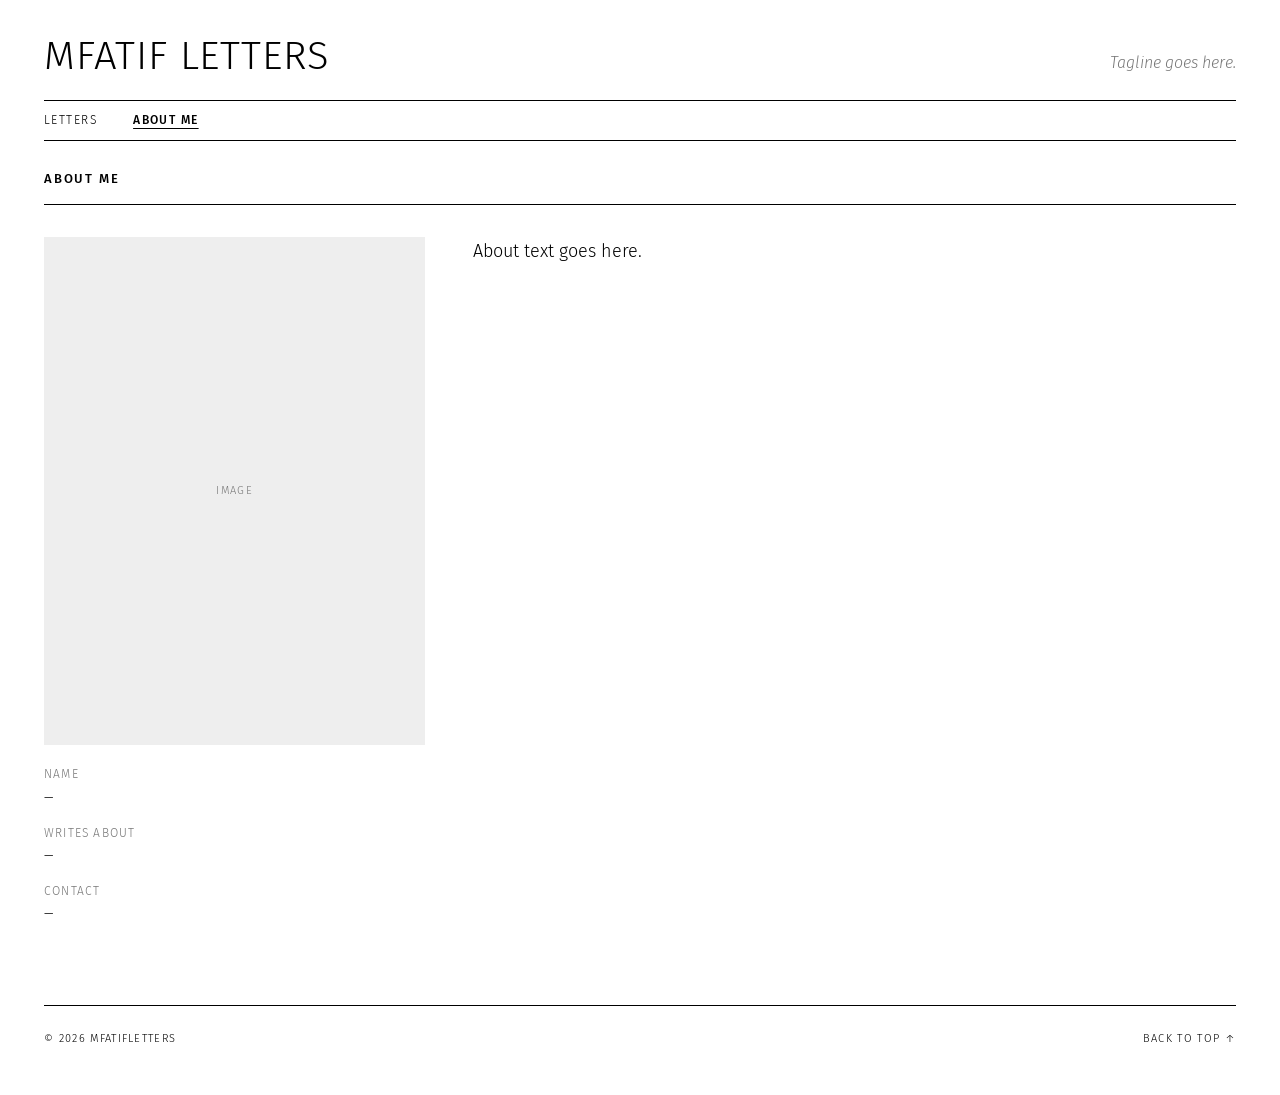
==== about.html @ 48c5155a "Version asset links so browsers fetch fresh CSS/JS after each update GitHub Pages lets browsers cach" ====
<!doctype html>
<html lang="en">
<head>
  <meta charset="utf-8">
  <meta name="viewport" content="width=device-width, initial-scale=1">
  <title>About me — mfatifletters</title>
  <link rel="preconnect" href="https://fonts.googleapis.com">
  <link rel="preconnect" href="https://fonts.gstatic.com" crossorigin>
  <link href="https://fonts.googleapis.com/css2?family=Fira+Sans:ital,wght@0,300;0,400;0,500;1,300&display=swap" rel="stylesheet">
  <link rel="stylesheet" href="assets/style.css?v=202610271612">
</head>
<body id="top">
  <div class="wrap">
    <header class="site-header">
      <div class="brand">
        <a class="logo" href="index.html">mfatif letters</a>
        <p class="tagline">Tagline goes here.</p>
      </div>
      <nav class="nav">
        <a href="index.html">Letters</a>
        <a href="about.html" class="active">About me</a>
      </nav>
    </header>
    <main>
      <div class="section-title"><h1>About me</h1></div>
      <section class="about">
        <aside>
          <div class="thumb"></div>
          <dl>
            <dt>Name</dt><dd>&mdash;</dd>
            <dt>Writes about</dt><dd>&mdash;</dd>
            <dt>Contact</dt><dd>&mdash;</dd>
          </dl>
        </aside>
        <div class="prose">
          <p>About text goes here.</p>
        </div>
      </section>
    </main>
    <footer class="site-footer">
      <span>&copy; 2026 mfatifletters</span>
      <a href="#top">Back to top &uarr;</a>
    </footer>
  </div>
</body>
</html>
---- assets/style.css ----
/* mfatifletters — black & white, after the Socks Studio visual atlas layout */
:root {
  --ink: #000;
  --paper: #fff;
  --grey: #777;
  --empty: #eee;
  --rule: #000;
  --gutter: 24px;
  --sans: "Fira Sans", "Helvetica Neue", Helvetica, Arial, sans-serif;
  --serif: var(--sans);
}

* { box-sizing: border-box; }

html { scroll-behavior: smooth; }
html, body {
  margin: 0;
  background: var(--paper);
  color: var(--ink);
  font-family: var(--sans);
  font-size: 16px;
  font-weight: 300;
  line-height: 1.6;
}

a { color: inherit; text-decoration: none; }
a:hover { text-decoration: underline; }

.wrap { max-width: 1240px; margin: 0 auto; padding: 0 var(--gutter); }

/* Header */
.site-header { border-bottom: 1px solid var(--rule); padding: 36px 0 0; }
.brand {
  display: flex; justify-content: space-between; align-items: flex-end;
  flex-wrap: wrap; gap: 12px; padding-bottom: 24px;
}
.logo {
  font-size: clamp(28px, 4vw, 40px);
  font-weight: 300; letter-spacing: .02em; line-height: 1;
  text-transform: uppercase;
}
.logo:hover { text-decoration: none; }
.tagline { font-style: italic; color: var(--grey); max-width: 320px; margin: 0; }

.nav { border-top: 1px solid var(--rule); display: flex; flex-wrap: wrap; }
.nav a {
  padding: 10px 0; margin-right: 36px;
  font-size: 12px; letter-spacing: .12em; text-transform: uppercase;
}
.nav a.active { font-weight: 500; text-decoration: underline; text-underline-offset: 4px; }

/* Section title bar */
.section-title {
  display: flex; justify-content: space-between; align-items: baseline;
  flex-wrap: wrap; gap: 4px 12px;
  padding: 28px 0 14px; border-bottom: 1px solid var(--rule); margin-bottom: 32px;
}
.section-title h1, .section-title h2 { margin: 0; font-size: 13px; letter-spacing: .14em; text-transform: uppercase; font-weight: 500; }
.section-title span { font-size: 12px; color: var(--grey); text-transform: uppercase; letter-spacing: .1em; }

/* Image box. Empty boxes show a grey "Image" placeholder;
   put an <img> inside to show a picture (shown in black & white). */
.thumb {
  display: block; position: relative; overflow: hidden;
  aspect-ratio: 4 / 3; background: var(--empty); margin-bottom: 12px;
}
.thumb:empty::after {
  content: "Image"; position: absolute; inset: 0;
  display: flex; align-items: center; justify-content: center;
  font-size: 11px; letter-spacing: .12em; text-transform: uppercase; color: var(--grey);
}
.thumb img { width: 100%; height: 100%; object-fit: cover; display: block; filter: grayscale(1) contrast(1.1); }

/* Letter cards */
.grid {
  display: grid;
  grid-template-columns: repeat(auto-fill, minmax(min(260px, 100%), 1fr));
  gap: 48px var(--gutter);
  margin-bottom: 64px;
}
.meta { font-size: 11px; letter-spacing: .12em; text-transform: uppercase; color: var(--grey); margin-bottom: 6px; }
.card h2 { font-size: 19px; line-height: 1.25; margin: 0 0 8px; font-weight: 400; }
.card p { margin: 0; }
.more { display: inline-block; margin-top: 10px; font-size: 11px; letter-spacing: .12em; text-transform: uppercase; border-bottom: 1px solid var(--ink); }
.more:hover { text-decoration: none; }

/* Featured letter (top of the Letters page) */
.feature {
  display: grid; grid-template-columns: minmax(0,3fr) minmax(0,2fr); align-items: start;
  gap: var(--gutter); margin-bottom: 64px; border-bottom: 1px solid var(--rule); padding-bottom: 48px;
}
.feature .thumb { aspect-ratio: 16 / 10; margin: 0; }
.feature h2 { font-size: clamp(26px, 4vw, 40px); line-height: 1.15; font-weight: 300; margin: 0 0 16px; }
.feature p { font-size: 17px; margin: 0; }

/* About page */
.about { display: grid; grid-template-columns: minmax(0,1fr) minmax(0,2fr); align-items: start; gap: 48px; margin-bottom: 80px; }
.about aside { font-size: 12px; letter-spacing: .1em; text-transform: uppercase; }
.about .thumb { aspect-ratio: 3 / 4; margin-bottom: 20px; }
.about dl { margin: 0; }
.about dt { color: var(--grey); margin-top: 16px; }
.about dd { margin: 4px 0 0; }

/* Long text (About body and letter pages) */
.prose { font-size: 18px; line-height: 1.65; }
.prose > :first-child { margin-top: 0; }
.prose h2 {
  font-family: var(--sans); font-size: 13px; letter-spacing: .14em; text-transform: uppercase;
  margin: 40px 0 12px; padding-top: 12px; border-top: 1px solid var(--rule);
}
.prose ul { padding-left: 1.1em; }
.prose li { margin-bottom: 12px; }
.prose blockquote { margin: 32px 0; padding: 0 0 0 20px; border-left: 3px solid var(--ink); font-style: italic; }

/* Single letter page */
.letter { max-width: 760px; margin: 0 auto 80px; }
.letter > .thumb { aspect-ratio: 16 / 9; margin-bottom: 28px; }
.letter h1 { font-size: clamp(30px, 5vw, 48px); line-height: 1.12; font-weight: 300; margin: 8px 0 24px; }
.back { display: inline-block; margin-bottom: 24px; font-size: 11px; letter-spacing: .12em; text-transform: uppercase; }
.source { font-family: var(--sans); font-size: 12px; letter-spacing: .1em; text-transform: uppercase; margin-top: 40px; }
.source a { border-bottom: 1px solid var(--ink); }

/* Footer */
.site-footer {
  border-top: 1px solid var(--rule); padding: 24px 0 48px;
  font-size: 11px; letter-spacing: .12em; text-transform: uppercase;
  display: flex; justify-content: space-between; flex-wrap: wrap; gap: 12px;
}

/* Full-screen tile visual (Letters page) — the only place with colour */
.hero {
  position: relative; min-height: 100vh; min-height: 100svh; overflow: hidden;
  background: linear-gradient(120deg, #0c34a0, #08708c, #0eaa6e);
  color: #fff; display: flex; flex-direction: column; cursor: pointer;
}
.hero canvas { position: absolute; inset: 0; width: 100%; height: 100%; display: block; }
.hero > :not(canvas) { position: relative; }
.hero a { color: #fff; }
.hero-bar {
  display: flex; justify-content: space-between; align-items: baseline; flex-wrap: wrap; gap: 8px 24px;
  padding: 20px var(--gutter);
}
.hero-name { font-size: clamp(26px, 3vw, 38px); font-weight: 300; text-transform: uppercase; letter-spacing: .02em; }
.hero-name:hover { text-decoration: none; }
.hero-nav a { margin-left: 28px; font-size: 13px; letter-spacing: .12em; text-transform: uppercase; }
.hero-nav a:first-child { margin-left: 0; }
.hero-nav a.active { text-decoration: underline; text-underline-offset: 4px; }
.hero-text {
  max-width: 720px; margin: auto 0; padding: 40px var(--gutter) 40px max(var(--gutter), 6vw);
  text-shadow: 0 1px 12px rgba(0, 0, 0, .15); cursor: auto;
}
.hero-text h1 { font-size: clamp(28px, 3.4vw, 42px); font-weight: 400; line-height: 1.2; margin: 0 0 36px; }
.hero-text p { font-size: 18px; margin: 0 0 24px; max-width: 560px; }
.hero-down {
  align-self: flex-start; margin: 0 0 32px max(var(--gutter), 6vw);
  font-size: 26px; line-height: 1;
}
.hero-down:hover { text-decoration: none; transform: translateY(3px); }

@media (max-width: 760px) {
  :root { --gutter: 16px; }
  .feature, .about { grid-template-columns: minmax(0,1fr); }
}
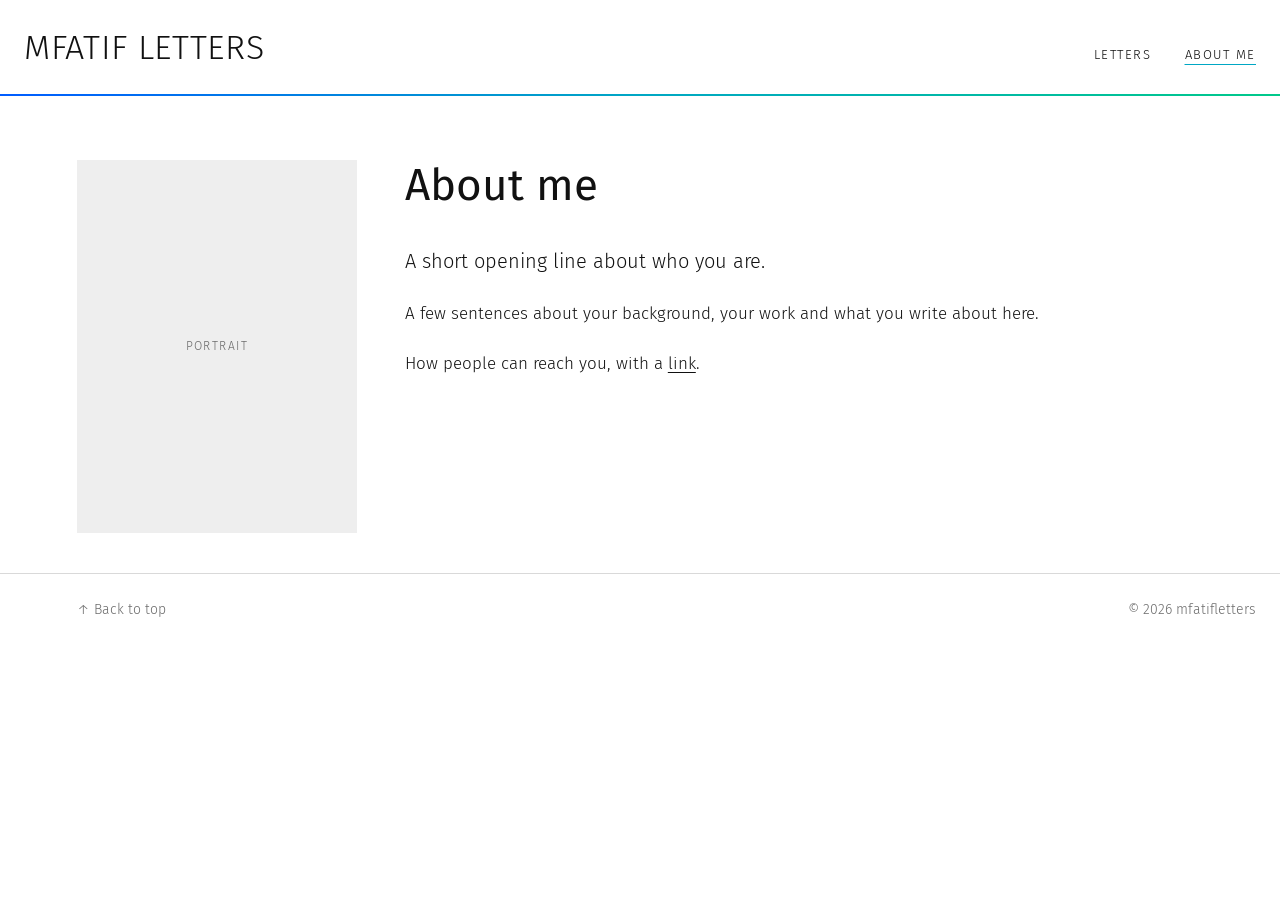
==== commit 28e74f88: "Finer, more vibrant tile hero; text-only Letters list; plain project and About pages - Hero: 9px til" ====
--- a/about.html
+++ b/about.html
@@ -7,40 +7,30 @@
   <link rel="preconnect" href="https://fonts.googleapis.com">
   <link rel="preconnect" href="https://fonts.gstatic.com" crossorigin>
   <link href="https://fonts.googleapis.com/css2?family=Fira+Sans:ital,wght@0,300;0,400;0,500;1,300&display=swap" rel="stylesheet">
-  <link rel="stylesheet" href="assets/style.css?v=202610271612">
+  <link rel="stylesheet" href="assets/style.css?v=202610271624">
 </head>
 <body id="top">
-  <div class="wrap">
-    <header class="site-header">
-      <div class="brand">
-        <a class="logo" href="index.html">mfatif letters</a>
-        <p class="tagline">Tagline goes here.</p>
-      </div>
-      <nav class="nav">
-        <a href="index.html">Letters</a>
-        <a href="about.html" class="active">About me</a>
-      </nav>
-    </header>
-    <main>
-      <div class="section-title"><h1>About me</h1></div>
-      <section class="about">
-        <aside>
-          <div class="thumb"></div>
-          <dl>
-            <dt>Name</dt><dd>&mdash;</dd>
-            <dt>Writes about</dt><dd>&mdash;</dd>
-            <dt>Contact</dt><dd>&mdash;</dd>
-          </dl>
-        </aside>
-        <div class="prose">
-          <p>About text goes here.</p>
-        </div>
-      </section>
-    </main>
-    <footer class="site-footer">
-      <span>&copy; 2026 mfatifletters</span>
-      <a href="#top">Back to top &uarr;</a>
-    </footer>
-  </div>
+  <header class="top">
+    <a class="name" href="index.html">mfatif letters</a>
+    <nav class="menu">
+      <a href="index.html#letters">Letters</a>
+      <a href="about.html" class="active">About me</a>
+    </nav>
+  </header>
+
+  <main class="page about">
+    <div class="portrait"></div>
+    <div class="prose">
+      <h1>About me</h1>
+      <p class="lead">A short opening line about who you are.</p>
+      <p>A few sentences about your background, your work and what you write about here.</p>
+      <p>How people can reach you, with a <a href="#">link</a>.</p>
+    </div>
+  </main>
+
+  <footer class="foot">
+    <a href="#top">&uarr; Back to top</a>
+    <span>&copy; 2026 mfatifletters</span>
+  </footer>
 </body>
 </html>
--- a/assets/style.css
+++ b/assets/style.css
@@ -1,13 +1,17 @@
-/* mfatifletters — black & white, after the Socks Studio visual atlas layout */
+/* mfatifletters — black & white with a touch of blue → green */
 :root {
-  --ink: #000;
+  --ink: #111;
   --paper: #fff;
-  --grey: #777;
+  --grey: #6b6b6b;
+  --line: #d9d9d9;
   --empty: #eee;
-  --rule: #000;
+  --blue: #005cff;
+  --teal: #00a7c4;
+  --green: #00c98a;
+  --accent: linear-gradient(90deg, var(--blue), var(--teal), var(--green));
   --gutter: 24px;
+  --indent: max(var(--gutter), 6vw);
   --sans: "Fira Sans", "Helvetica Neue", Helvetica, Arial, sans-serif;
-  --serif: var(--sans);
 }
 
 * { box-sizing: border-box; }
@@ -18,146 +22,89 @@
   background: var(--paper);
   color: var(--ink);
   font-family: var(--sans);
-  font-size: 16px;
+  font-size: 17px;
   font-weight: 300;
-  line-height: 1.6;
+  line-height: 1.65;
 }
 
-a { color: inherit; text-decoration: none; }
-a:hover { text-decoration: underline; }
+a { color: inherit; text-decoration: underline; text-decoration-thickness: 1px; text-underline-offset: 3px; }
+a:hover { color: var(--blue); text-decoration-color: var(--green); }
 
-.wrap { max-width: 1240px; margin: 0 auto; padding: 0 var(--gutter); }
+/* Header on About and project pages */
+.top {
+  display: flex; justify-content: space-between; align-items: baseline; flex-wrap: wrap; gap: 8px 24px;
+  padding: 20px var(--gutter);
+  position: relative;
+}
+.top::after { content: ""; position: absolute; left: 0; right: 0; bottom: 0; height: 2px; background: var(--accent); }
+.name { font-size: clamp(24px, 3vw, 34px); text-transform: uppercase; letter-spacing: .02em; text-decoration: none; }
+.name:hover { color: inherit; }
+.menu a { margin-left: 28px; font-size: 13px; letter-spacing: .12em; text-transform: uppercase; text-decoration: none; }
+.menu a:first-child { margin-left: 0; }
+.menu a.active, .menu a:hover { text-decoration: underline; text-decoration-color: var(--teal); text-underline-offset: 5px; }
 
-/* Header */
-.site-header { border-bottom: 1px solid var(--rule); padding: 36px 0 0; }
-.brand {
-  display: flex; justify-content: space-between; align-items: flex-end;
-  flex-wrap: wrap; gap: 12px; padding-bottom: 24px;
-}
-.logo {
-  font-size: clamp(28px, 4vw, 40px);
-  font-weight: 300; letter-spacing: .02em; line-height: 1;
-  text-transform: uppercase;
-}
-.logo:hover { text-decoration: none; }
-.tagline { font-style: italic; color: var(--grey); max-width: 320px; margin: 0; }
+/* Main column, left-aligned like the hero text */
+.page { max-width: calc(760px + var(--indent)); padding: 64px var(--gutter) 40px var(--indent); }
 
-.nav { border-top: 1px solid var(--rule); display: flex; flex-wrap: wrap; }
-.nav a {
-  padding: 10px 0; margin-right: 36px;
-  font-size: 12px; letter-spacing: .12em; text-transform: uppercase;
-}
-.nav a.active { font-weight: 500; text-decoration: underline; text-underline-offset: 4px; }
+/* Letters list (main page) — text only */
+.section-head { font-size: clamp(26px, 3vw, 38px); font-weight: 300; margin: 0 0 8px; padding-bottom: 12px; border-bottom: 1px solid var(--line); }
+.letters { list-style: none; margin: 0 0 40px; padding: 0; }
+.letters li { padding: 22px 0; border-bottom: 1px solid var(--line); }
+.letters .date { display: block; font-size: 12px; letter-spacing: .12em; text-transform: uppercase; color: var(--grey); margin-bottom: 4px; }
+.letters a { font-size: 22px; font-weight: 400; }
+.letters p { margin: 6px 0 0; color: var(--grey); }
 
-/* Section title bar */
-.section-title {
-  display: flex; justify-content: space-between; align-items: baseline;
-  flex-wrap: wrap; gap: 4px 12px;
-  padding: 28px 0 14px; border-bottom: 1px solid var(--rule); margin-bottom: 32px;
-}
-.section-title h1, .section-title h2 { margin: 0; font-size: 13px; letter-spacing: .14em; text-transform: uppercase; font-weight: 500; }
-.section-title span { font-size: 12px; color: var(--grey); text-transform: uppercase; letter-spacing: .1em; }
-
-/* Image box. Empty boxes show a grey "Image" placeholder;
-   put an <img> inside to show a picture (shown in black & white). */
-.thumb {
-  display: block; position: relative; overflow: hidden;
-  aspect-ratio: 4 / 3; background: var(--empty); margin-bottom: 12px;
-}
-.thumb:empty::after {
-  content: "Image"; position: absolute; inset: 0;
-  display: flex; align-items: center; justify-content: center;
-  font-size: 11px; letter-spacing: .12em; text-transform: uppercase; color: var(--grey);
-}
-.thumb img { width: 100%; height: 100%; object-fit: cover; display: block; filter: grayscale(1) contrast(1.1); }
-
-/* Letter cards */
-.grid {
-  display: grid;
-  grid-template-columns: repeat(auto-fill, minmax(min(260px, 100%), 1fr));
-  gap: 48px var(--gutter);
-  margin-bottom: 64px;
-}
-.meta { font-size: 11px; letter-spacing: .12em; text-transform: uppercase; color: var(--grey); margin-bottom: 6px; }
-.card h2 { font-size: 19px; line-height: 1.25; margin: 0 0 8px; font-weight: 400; }
-.card p { margin: 0; }
-.more { display: inline-block; margin-top: 10px; font-size: 11px; letter-spacing: .12em; text-transform: uppercase; border-bottom: 1px solid var(--ink); }
-.more:hover { text-decoration: none; }
-
-/* Featured letter (top of the Letters page) */
-.feature {
-  display: grid; grid-template-columns: minmax(0,3fr) minmax(0,2fr); align-items: start;
-  gap: var(--gutter); margin-bottom: 64px; border-bottom: 1px solid var(--rule); padding-bottom: 48px;
-}
-.feature .thumb { aspect-ratio: 16 / 10; margin: 0; }
-.feature h2 { font-size: clamp(26px, 4vw, 40px); line-height: 1.15; font-weight: 300; margin: 0 0 16px; }
-.feature p { font-size: 17px; margin: 0; }
+/* Project page */
+.back { display: inline-block; margin-bottom: 32px; font-size: 13px; letter-spacing: .1em; text-transform: uppercase; text-decoration: none; }
+.meta { font-size: 12px; letter-spacing: .12em; text-transform: uppercase; color: var(--grey); margin: 0 0 8px; }
+.page h1 { font-size: clamp(30px, 3.6vw, 44px); font-weight: 400; line-height: 1.2; margin: 0 0 32px; }
+.prose p { margin: 0 0 22px; }
+.prose h2 { font-size: 22px; font-weight: 400; margin: 44px 0 12px; }
+.prose ul { padding-left: 1.1em; margin: 0 0 22px; }
+.prose li { margin-bottom: 10px; }
+.prose blockquote { margin: 32px 0; padding: 4px 0 4px 20px; border-left: 2px solid var(--teal); color: var(--grey); }
+.prose .lead { font-size: 20px; }
 
 /* About page */
-.about { display: grid; grid-template-columns: minmax(0,1fr) minmax(0,2fr); align-items: start; gap: 48px; margin-bottom: 80px; }
-.about aside { font-size: 12px; letter-spacing: .1em; text-transform: uppercase; }
-.about .thumb { aspect-ratio: 3 / 4; margin-bottom: 20px; }
-.about dl { margin: 0; }
-.about dt { color: var(--grey); margin-top: 16px; }
-.about dd { margin: 4px 0 0; }
-
-/* Long text (About body and letter pages) */
-.prose { font-size: 18px; line-height: 1.65; }
-.prose > :first-child { margin-top: 0; }
-.prose h2 {
-  font-family: var(--sans); font-size: 13px; letter-spacing: .14em; text-transform: uppercase;
-  margin: 40px 0 12px; padding-top: 12px; border-top: 1px solid var(--rule);
+.about { display: grid; grid-template-columns: minmax(0, 280px) minmax(0, 1fr); gap: 48px; align-items: start; max-width: calc(1000px + var(--indent)); }
+.portrait { aspect-ratio: 3 / 4; background: var(--empty); position: relative; overflow: hidden; }
+.portrait:empty::after {
+  content: "Portrait"; position: absolute; inset: 0; display: flex; align-items: center; justify-content: center;
+  font-size: 12px; letter-spacing: .12em; text-transform: uppercase; color: var(--grey);
 }
-.prose ul { padding-left: 1.1em; }
-.prose li { margin-bottom: 12px; }
-.prose blockquote { margin: 32px 0; padding: 0 0 0 20px; border-left: 3px solid var(--ink); font-style: italic; }
-
-/* Single letter page */
-.letter { max-width: 760px; margin: 0 auto 80px; }
-.letter > .thumb { aspect-ratio: 16 / 9; margin-bottom: 28px; }
-.letter h1 { font-size: clamp(30px, 5vw, 48px); line-height: 1.12; font-weight: 300; margin: 8px 0 24px; }
-.back { display: inline-block; margin-bottom: 24px; font-size: 11px; letter-spacing: .12em; text-transform: uppercase; }
-.source { font-family: var(--sans); font-size: 12px; letter-spacing: .1em; text-transform: uppercase; margin-top: 40px; }
-.source a { border-bottom: 1px solid var(--ink); }
+.portrait img { width: 100%; height: 100%; object-fit: cover; display: block; }
 
 /* Footer */
-.site-footer {
-  border-top: 1px solid var(--rule); padding: 24px 0 48px;
-  font-size: 11px; letter-spacing: .12em; text-transform: uppercase;
+.foot {
   display: flex; justify-content: space-between; flex-wrap: wrap; gap: 12px;
+  padding: 24px var(--gutter) 40px var(--indent); border-top: 1px solid var(--line);
+  font-size: 14px; color: var(--grey);
 }
+.foot a { text-decoration: none; }
 
-/* Full-screen tile visual (Letters page) — the only place with colour */
+/* Full-screen tile visual (main page) */
 .hero {
   position: relative; min-height: 100vh; min-height: 100svh; overflow: hidden;
-  background: linear-gradient(120deg, #0c34a0, #08708c, #0eaa6e);
+  background: linear-gradient(120deg, #0a1ca0, #005cff, #00b0e6, #00d4a0);
   color: #fff; display: flex; flex-direction: column; cursor: pointer;
 }
-.hero canvas { position: absolute; inset: 0; width: 100%; height: 100%; display: block; }
+.hero canvas { position: absolute; inset: 0; display: block; }
 .hero > :not(canvas) { position: relative; }
 .hero a { color: #fff; }
-.hero-bar {
-  display: flex; justify-content: space-between; align-items: baseline; flex-wrap: wrap; gap: 8px 24px;
-  padding: 20px var(--gutter);
-}
-.hero-name { font-size: clamp(26px, 3vw, 38px); font-weight: 300; text-transform: uppercase; letter-spacing: .02em; }
-.hero-name:hover { text-decoration: none; }
-.hero-nav a { margin-left: 28px; font-size: 13px; letter-spacing: .12em; text-transform: uppercase; }
-.hero-nav a:first-child { margin-left: 0; }
-.hero-nav a.active { text-decoration: underline; text-underline-offset: 4px; }
+.hero .top::after { display: none; }
+.hero .menu a.active, .hero .menu a:hover { text-decoration-color: #fff; }
 .hero-text {
-  max-width: 720px; margin: auto 0; padding: 40px var(--gutter) 40px max(var(--gutter), 6vw);
-  text-shadow: 0 1px 12px rgba(0, 0, 0, .15); cursor: auto;
+  max-width: 760px; margin: auto 0; padding: 40px var(--gutter) 40px var(--indent);
+  text-shadow: 0 1px 18px rgba(0, 10, 50, .35); cursor: auto;
 }
 .hero-text h1 { font-size: clamp(28px, 3.4vw, 42px); font-weight: 400; line-height: 1.2; margin: 0 0 36px; }
 .hero-text p { font-size: 18px; margin: 0 0 24px; max-width: 560px; }
-.hero-down {
-  align-self: flex-start; margin: 0 0 32px max(var(--gutter), 6vw);
-  font-size: 26px; line-height: 1;
-}
-.hero-down:hover { text-decoration: none; transform: translateY(3px); }
+.hero-down { align-self: flex-start; margin: 0 0 32px var(--indent); font-size: 26px; line-height: 1; text-decoration: none; }
+.hero-down:hover { transform: translateY(3px); }
 
 @media (max-width: 760px) {
-  :root { --gutter: 16px; }
-  .feature, .about { grid-template-columns: minmax(0,1fr); }
+  :root { --gutter: 18px; }
+  .page { padding-top: 44px; }
+  .about { grid-template-columns: minmax(0, 1fr); gap: 28px; }
+  .portrait { max-width: 280px; }
 }
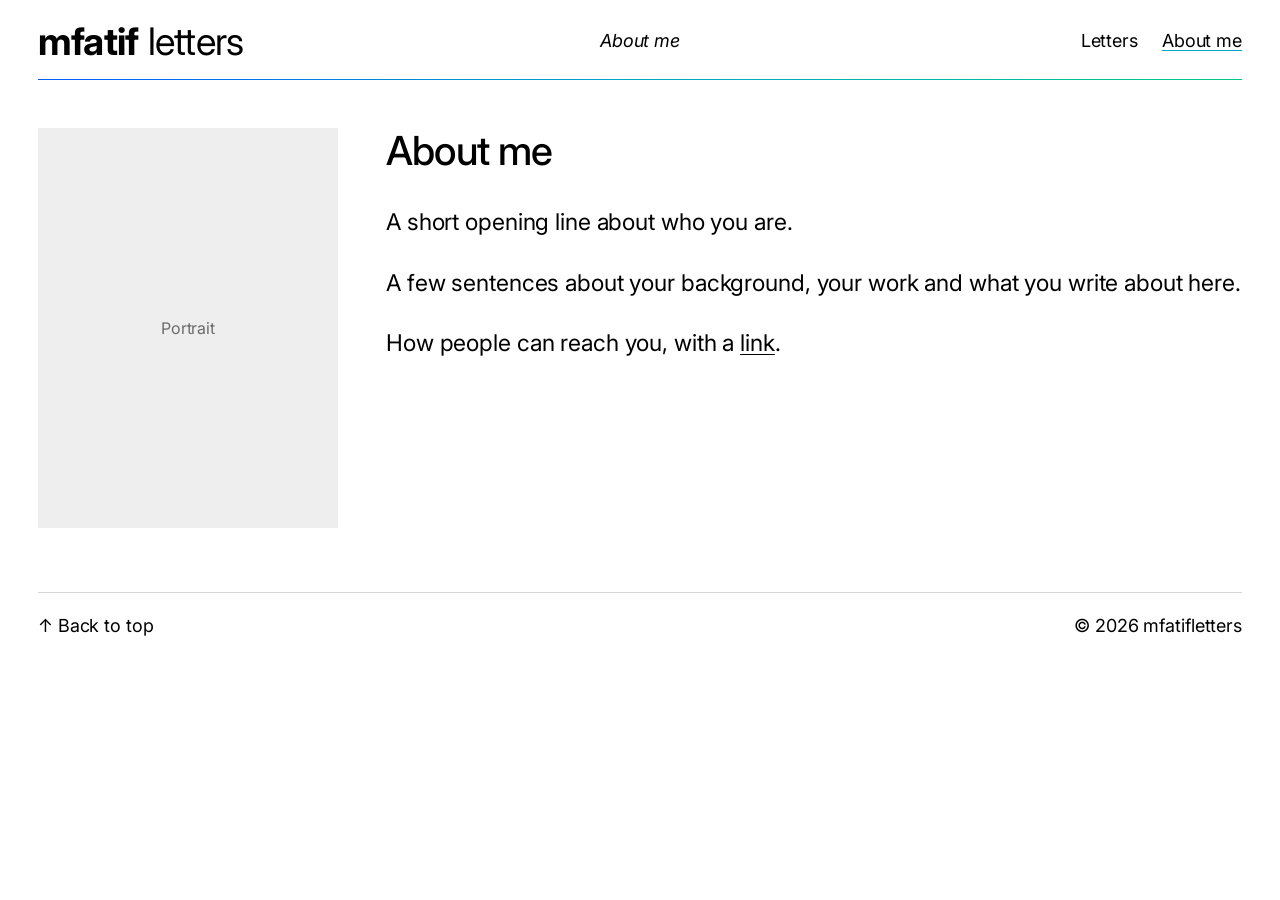
==== commit 23b3d92a: "Apply e-flux-style typography and layout to all pages - Inter at 23px regular, tight leading; bold f" ====
--- a/about.html
+++ b/about.html
@@ -6,23 +6,26 @@
   <title>About me — mfatifletters</title>
   <link rel="preconnect" href="https://fonts.googleapis.com">
   <link rel="preconnect" href="https://fonts.gstatic.com" crossorigin>
-  <link href="https://fonts.googleapis.com/css2?family=Fira+Sans:ital,wght@0,300;0,400;0,500;1,300&display=swap" rel="stylesheet">
-  <link rel="stylesheet" href="assets/style.css?v=202610271624">
+  <link href="https://fonts.googleapis.com/css2?family=Inter:ital,wght@0,400;0,500;0,700;1,400&display=swap" rel="stylesheet">
+  <link rel="stylesheet" href="assets/style.css?v=202610271630">
 </head>
 <body id="top">
   <header class="top">
-    <a class="name" href="index.html">mfatif letters</a>
+    <a class="name" href="index.html"><b>mfatif</b> letters</a>
+    <span class="crumb">About me</span>
     <nav class="menu">
       <a href="index.html#letters">Letters</a>
       <a href="about.html" class="active">About me</a>
     </nav>
   </header>
 
-  <main class="page about">
-    <div class="portrait"></div>
-    <div class="prose">
+  <main class="layout about">
+    <aside class="side">
+      <div class="portrait"></div>
+    </aside>
+    <div class="body">
       <h1>About me</h1>
-      <p class="lead">A short opening line about who you are.</p>
+      <p>A short opening line about who you are.</p>
       <p>A few sentences about your background, your work and what you write about here.</p>
       <p>How people can reach you, with a <a href="#">link</a>.</p>
     </div>
--- a/assets/style.css
+++ b/assets/style.css
@@ -1,17 +1,18 @@
-/* mfatifletters — black & white with a touch of blue → green */
+/* mfatifletters — e-flux-style type and layout: black & white with a touch of blue → green */
 :root {
-  --ink: #111;
+  --ink: #000;
   --paper: #fff;
   --grey: #6b6b6b;
-  --line: #d9d9d9;
+  --line: #d6d6d6;
   --empty: #eee;
   --blue: #005cff;
   --teal: #00a7c4;
   --green: #00c98a;
   --accent: linear-gradient(90deg, var(--blue), var(--teal), var(--green));
-  --gutter: 24px;
-  --indent: max(var(--gutter), 6vw);
-  --sans: "Fira Sans", "Helvetica Neue", Helvetica, Arial, sans-serif;
+  --gutter: 38px;
+  --side: 300px;          /* left details column */
+  --body: 1120px;         /* max width of the main text column */
+  --sans: "Inter", "Helvetica Neue", Helvetica, Arial, sans-serif;
 }
 
 * { box-sizing: border-box; }
@@ -22,63 +23,71 @@
   background: var(--paper);
   color: var(--ink);
   font-family: var(--sans);
-  font-size: 17px;
-  font-weight: 300;
-  line-height: 1.65;
+  font-size: 23px;
+  font-weight: 400;
+  line-height: 1.42;
+  letter-spacing: -0.005em;
 }
 
 a { color: inherit; text-decoration: underline; text-decoration-thickness: 1px; text-underline-offset: 3px; }
 a:hover { color: var(--blue); text-decoration-color: var(--green); }
+b, strong { font-weight: 700; }
 
-/* Header on About and project pages */
+/* Header: "mfatif letters" left, current page in italics centre, menu right */
 .top {
-  display: flex; justify-content: space-between; align-items: baseline; flex-wrap: wrap; gap: 8px 24px;
-  padding: 20px var(--gutter);
-  position: relative;
+  display: grid; grid-template-columns: 1fr auto 1fr; align-items: center; gap: 12px 24px;
+  padding: 22px var(--gutter) 20px;
+  background: var(--paper);
+  position: sticky; top: 0; z-index: 10;
 }
-.top::after { content: ""; position: absolute; left: 0; right: 0; bottom: 0; height: 2px; background: var(--accent); }
-.name { font-size: clamp(24px, 3vw, 34px); text-transform: uppercase; letter-spacing: .02em; text-decoration: none; }
+.top::after { content: ""; position: absolute; left: var(--gutter); right: var(--gutter); bottom: 0; height: 1px; background: var(--accent); }
+.name { font-size: 38px; line-height: 1; letter-spacing: -0.02em; text-decoration: none; white-space: nowrap; }
+.name b { font-weight: 700; }
 .name:hover { color: inherit; }
-.menu a { margin-left: 28px; font-size: 13px; letter-spacing: .12em; text-transform: uppercase; text-decoration: none; }
-.menu a:first-child { margin-left: 0; }
-.menu a.active, .menu a:hover { text-decoration: underline; text-decoration-color: var(--teal); text-underline-offset: 5px; }
+.crumb { font-size: 18px; font-style: italic; text-align: center; }
+.menu { justify-self: end; display: flex; gap: 24px; font-size: 18px; }
+.menu a { text-decoration: none; }
+.menu a.active, .menu a:hover { text-decoration: underline; text-decoration-color: var(--teal); }
 
-/* Main column, left-aligned like the hero text */
-.page { max-width: calc(760px + var(--indent)); padding: 64px var(--gutter) 40px var(--indent); }
+/* Two-column layout: details on the left, text on the right */
+.layout {
+  display: grid; grid-template-columns: var(--side) minmax(0, var(--body));
+  gap: 48px; padding: 48px var(--gutter) 64px;
+}
+.side { font-size: 18px; line-height: 1.5; }
+.side h2, .side dt { font-size: 18px; font-weight: 700; margin: 0; }
+.side dl { margin: 0; }
+.side dd { margin: 0 0 22px; }
+.side .back { display: inline-block; margin-top: 8px; }
+
+/* Main text */
+.body > :first-child { margin-top: 0; }
+.body h1 { font-size: 40px; font-weight: 500; line-height: 1.15; letter-spacing: -0.02em; margin: 0 0 32px; }
+.body h2 { font-size: 23px; font-weight: 700; margin: 44px 0 8px; }
+.body p { margin: 0 0 28px; }
+.body ul { margin: 0 0 28px; padding-left: 1.1em; }
+.body li { margin-bottom: 8px; }
+.body blockquote { margin: 36px 0; padding-left: 24px; border-left: 2px solid var(--teal); font-style: italic; }
 
 /* Letters list (main page) — text only */
-.section-head { font-size: clamp(26px, 3vw, 38px); font-weight: 300; margin: 0 0 8px; padding-bottom: 12px; border-bottom: 1px solid var(--line); }
-.letters { list-style: none; margin: 0 0 40px; padding: 0; }
-.letters li { padding: 22px 0; border-bottom: 1px solid var(--line); }
-.letters .date { display: block; font-size: 12px; letter-spacing: .12em; text-transform: uppercase; color: var(--grey); margin-bottom: 4px; }
-.letters a { font-size: 22px; font-weight: 400; }
-.letters p { margin: 6px 0 0; color: var(--grey); }
+.body .letters { list-style: none; margin: 0; padding: 0; }
+.letters li { padding: 0 0 28px; margin: 0 0 28px; border-bottom: 1px solid var(--line); }
+.letters a { font-size: 32px; font-weight: 500; line-height: 1.2; letter-spacing: -0.015em; }
+.letters .meta { display: block; font-size: 18px; font-style: italic; margin-top: 8px; }
+.letters p { margin: 6px 0 0; }
 
-/* Project page */
-.back { display: inline-block; margin-bottom: 32px; font-size: 13px; letter-spacing: .1em; text-transform: uppercase; text-decoration: none; }
-.meta { font-size: 12px; letter-spacing: .12em; text-transform: uppercase; color: var(--grey); margin: 0 0 8px; }
-.page h1 { font-size: clamp(30px, 3.6vw, 44px); font-weight: 400; line-height: 1.2; margin: 0 0 32px; }
-.prose p { margin: 0 0 22px; }
-.prose h2 { font-size: 22px; font-weight: 400; margin: 44px 0 12px; }
-.prose ul { padding-left: 1.1em; margin: 0 0 22px; }
-.prose li { margin-bottom: 10px; }
-.prose blockquote { margin: 32px 0; padding: 4px 0 4px 20px; border-left: 2px solid var(--teal); color: var(--grey); }
-.prose .lead { font-size: 20px; }
-
-/* About page */
-.about { display: grid; grid-template-columns: minmax(0, 280px) minmax(0, 1fr); gap: 48px; align-items: start; max-width: calc(1000px + var(--indent)); }
+/* About page portrait */
 .portrait { aspect-ratio: 3 / 4; background: var(--empty); position: relative; overflow: hidden; }
 .portrait:empty::after {
   content: "Portrait"; position: absolute; inset: 0; display: flex; align-items: center; justify-content: center;
-  font-size: 12px; letter-spacing: .12em; text-transform: uppercase; color: var(--grey);
+  font-size: 16px; color: var(--grey);
 }
 .portrait img { width: 100%; height: 100%; object-fit: cover; display: block; }
 
 /* Footer */
 .foot {
   display: flex; justify-content: space-between; flex-wrap: wrap; gap: 12px;
-  padding: 24px var(--gutter) 40px var(--indent); border-top: 1px solid var(--line);
-  font-size: 14px; color: var(--grey);
+  margin: 0 var(--gutter); padding: 20px 0 40px; border-top: 1px solid var(--line); font-size: 18px;
 }
 .foot a { text-decoration: none; }
 
@@ -91,20 +100,33 @@
 .hero canvas { position: absolute; inset: 0; display: block; }
 .hero > :not(canvas) { position: relative; }
 .hero a { color: #fff; }
-.hero .top::after { display: none; }
+.hero .top { position: relative; background: none; }
+.hero .top::after { background: rgba(255, 255, 255, .45); }
 .hero .menu a.active, .hero .menu a:hover { text-decoration-color: #fff; }
 .hero-text {
-  max-width: 760px; margin: auto 0; padding: 40px var(--gutter) 40px var(--indent);
-  text-shadow: 0 1px 18px rgba(0, 10, 50, .35); cursor: auto;
+  margin: auto 0; padding: 40px var(--gutter) 40px calc(var(--gutter) + var(--side) + 48px);
+  max-width: calc(var(--gutter) + var(--side) + 48px + 900px);
+  text-shadow: 0 1px 18px rgba(0, 10, 50, .3); cursor: auto;
 }
-.hero-text h1 { font-size: clamp(28px, 3.4vw, 42px); font-weight: 400; line-height: 1.2; margin: 0 0 36px; }
-.hero-text p { font-size: 18px; margin: 0 0 24px; max-width: 560px; }
-.hero-down { align-self: flex-start; margin: 0 0 32px var(--indent); font-size: 26px; line-height: 1; text-decoration: none; }
+.hero-text h1 { font-size: 40px; font-weight: 500; line-height: 1.15; letter-spacing: -0.02em; margin: 0 0 32px; }
+.hero-text p { margin: 0 0 28px; }
+.hero-down { align-self: flex-start; margin: 0 0 32px var(--gutter); font-size: 30px; line-height: 1; text-decoration: none; }
 .hero-down:hover { transform: translateY(3px); }
 
-@media (max-width: 760px) {
+@media (max-width: 1100px) {
+  :root { --side: 220px; }
+}
+@media (max-width: 800px) {
   :root { --gutter: 18px; }
-  .page { padding-top: 44px; }
-  .about { grid-template-columns: minmax(0, 1fr); gap: 28px; }
-  .portrait { max-width: 280px; }
+  html, body { font-size: 19px; }
+  .top { grid-template-columns: 1fr auto; }
+  .crumb { display: none; }
+  .name { font-size: 28px; }
+  .menu { font-size: 16px; gap: 18px; }
+  .layout { grid-template-columns: minmax(0, 1fr); gap: 28px; padding-top: 32px; }
+  .side dd { margin-bottom: 12px; }
+  .body h1, .hero-text h1 { font-size: 30px; }
+  .letters a { font-size: 25px; }
+  .hero-text { padding-left: var(--gutter); }
+  .about .portrait { max-width: 260px; }
 }
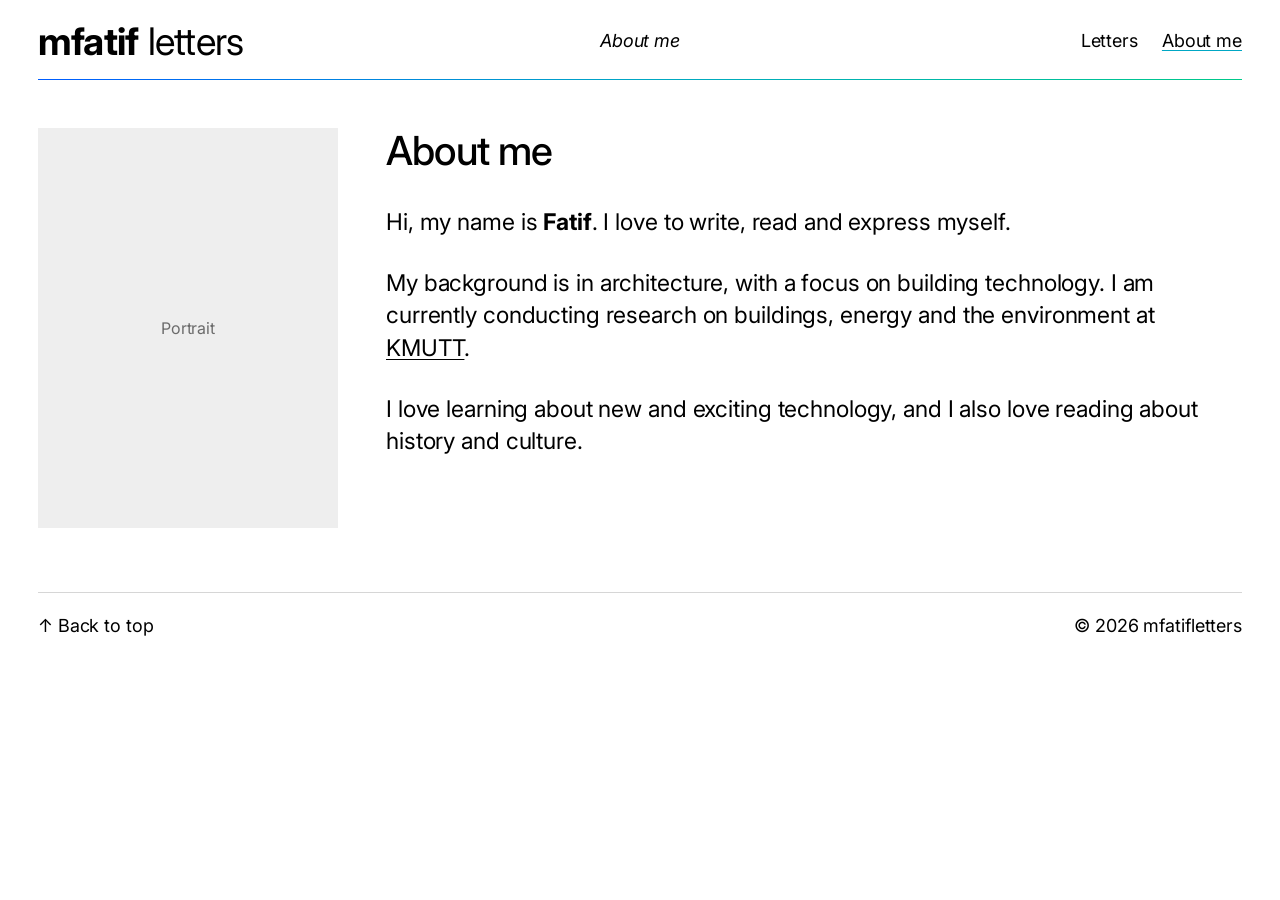
==== commit 54c656e9: "Letters run-down list, hero lines, About text and portrait slot - Main page: 'Letters' heading with " ====
--- a/about.html
+++ b/about.html
@@ -7,7 +7,7 @@
   <link rel="preconnect" href="https://fonts.googleapis.com">
   <link rel="preconnect" href="https://fonts.gstatic.com" crossorigin>
   <link href="https://fonts.googleapis.com/css2?family=Inter:ital,wght@0,400;0,500;0,700;1,400&display=swap" rel="stylesheet">
-  <link rel="stylesheet" href="assets/style.css?v=202610271630">
+  <link rel="stylesheet" href="assets/style.css?v=202610271708">
 </head>
 <body id="top">
   <header class="top">
@@ -21,13 +21,13 @@
 
   <main class="layout about">
     <aside class="side">
-      <div class="portrait"></div>
+      <div class="portrait"><img src="assets/portrait.jpg" alt="Portrait of M. Fatif Yakad" onerror="this.remove()"></div>
     </aside>
     <div class="body">
       <h1>About me</h1>
-      <p>A short opening line about who you are.</p>
-      <p>A few sentences about your background, your work and what you write about here.</p>
-      <p>How people can reach you, with a <a href="#">link</a>.</p>
+      <p>Hi, my name is <b>Fatif</b>. I love to write, read and express myself.</p>
+      <p>My background is in architecture, with a focus on building technology. I am currently conducting research on buildings, energy and the environment at <a href="https://www.kmutt.ac.th/en/">KMUTT</a>.</p>
+      <p>I love learning about new and exciting technology, and I also love reading about history and culture.</p>
     </div>
   </main>
 
--- a/assets/style.css
+++ b/assets/style.css
@@ -69,12 +69,11 @@
 .body li { margin-bottom: 8px; }
 .body blockquote { margin: 36px 0; padding-left: 24px; border-left: 2px solid var(--teal); font-style: italic; }
 
-/* Letters list (main page) — text only */
-.body .letters { list-style: none; margin: 0; padding: 0; }
-.letters li { padding: 0 0 28px; margin: 0 0 28px; border-bottom: 1px solid var(--line); }
-.letters a { font-size: 32px; font-weight: 500; line-height: 1.2; letter-spacing: -0.015em; }
-.letters .meta { display: block; font-size: 18px; font-style: italic; margin-top: 8px; }
-.letters p { margin: 6px 0 0; }
+/* Letters run-down (main page): a heading and one underlined line per piece */
+.rundown { padding: 64px var(--gutter) 72px calc(var(--gutter) + var(--side) + 48px); }
+.rundown h2 { font-size: 40px; font-weight: 400; color: var(--grey); letter-spacing: -0.02em; line-height: 1.15; margin: 0 0 28px; }
+.rundown ul { list-style: none; margin: 0; padding: 0; }
+.rundown li { margin: 0 0 4px; }
 
 /* About page portrait */
 .portrait { aspect-ratio: 3 / 4; background: var(--empty); position: relative; overflow: hidden; }
@@ -82,7 +81,7 @@
   content: "Portrait"; position: absolute; inset: 0; display: flex; align-items: center; justify-content: center;
   font-size: 16px; color: var(--grey);
 }
-.portrait img { width: 100%; height: 100%; object-fit: cover; display: block; }
+.portrait img { width: 100%; height: 100%; object-fit: cover; display: block; filter: grayscale(1); }
 
 /* Footer */
 .foot {
@@ -126,7 +125,7 @@
   .layout { grid-template-columns: minmax(0, 1fr); gap: 28px; padding-top: 32px; }
   .side dd { margin-bottom: 12px; }
   .body h1, .hero-text h1 { font-size: 30px; }
-  .letters a { font-size: 25px; }
-  .hero-text { padding-left: var(--gutter); }
+  .hero-text, .rundown { padding-left: var(--gutter); }
+  .rundown h2 { font-size: 30px; }
   .about .portrait { max-width: 260px; }
 }
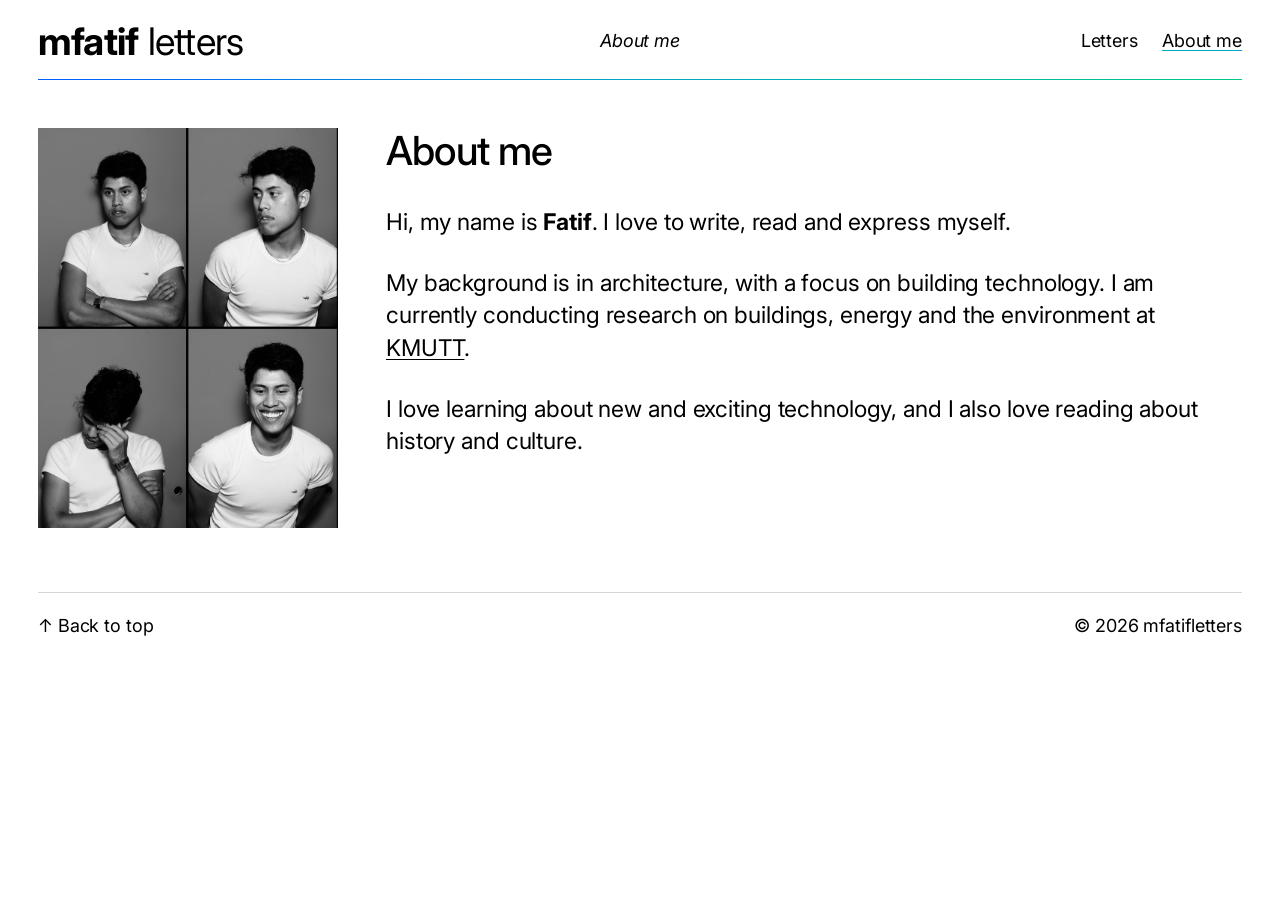
==== commit 64519c84: "Re-lay hero text after mockup and lean it left Kicker line, headline, vertical rule, closing line; h" ====
--- a/about.html
+++ b/about.html
@@ -7,7 +7,7 @@
   <link rel="preconnect" href="https://fonts.googleapis.com">
   <link rel="preconnect" href="https://fonts.gstatic.com" crossorigin>
   <link href="https://fonts.googleapis.com/css2?family=Inter:ital,wght@0,400;0,500;0,700;1,400&display=swap" rel="stylesheet">
-  <link rel="stylesheet" href="assets/style.css?v=202610271708">
+  <link rel="stylesheet" href="assets/style.css?v=202610271727">
 </head>
 <body id="top">
   <header class="top">
--- a/assets/style.css
+++ b/assets/style.css
@@ -12,6 +12,7 @@
   --gutter: 38px;
   --side: 300px;          /* left details column */
   --body: 1120px;         /* max width of the main text column */
+  --lean: max(var(--gutter), 8vw); /* left edge of the hero text and Letters list */
   --sans: "Inter", "Helvetica Neue", Helvetica, Arial, sans-serif;
 }
 
@@ -70,7 +71,7 @@
 .body blockquote { margin: 36px 0; padding-left: 24px; border-left: 2px solid var(--teal); font-style: italic; }
 
 /* Letters run-down (main page): a heading and one underlined line per piece */
-.rundown { padding: 64px var(--gutter) 72px calc(var(--gutter) + var(--side) + 48px); }
+.rundown { padding: 64px var(--gutter) 72px var(--lean); }
 .rundown h2 { font-size: 40px; font-weight: 400; color: var(--grey); letter-spacing: -0.02em; line-height: 1.15; margin: 0 0 28px; }
 .rundown ul { list-style: none; margin: 0; padding: 0; }
 .rundown li { margin: 0 0 4px; }
@@ -103,13 +104,15 @@
 .hero .top::after { background: rgba(255, 255, 255, .45); }
 .hero .menu a.active, .hero .menu a:hover { text-decoration-color: #fff; }
 .hero-text {
-  margin: auto 0; padding: 40px var(--gutter) 40px calc(var(--gutter) + var(--side) + 48px);
-  max-width: calc(var(--gutter) + var(--side) + 48px + 900px);
+  margin: auto 0; padding: 40px var(--gutter) 40px var(--lean);
+  max-width: calc(var(--lean) + 1200px);
   text-shadow: 0 1px 18px rgba(0, 10, 50, .3); cursor: auto;
 }
-.hero-text h1 { font-size: 40px; font-weight: 500; line-height: 1.15; letter-spacing: -0.02em; margin: 0 0 32px; }
-.hero-text p { margin: 0 0 28px; }
-.hero-down { align-self: flex-start; margin: 0 0 32px var(--gutter); font-size: 30px; line-height: 1; text-decoration: none; }
+.hero-text .kicker { margin: 0 0 6px; }
+.hero-text h1 { font-size: 40px; font-weight: 500; line-height: 1.15; letter-spacing: -0.02em; margin: 0; }
+.hero-rule { display: block; width: 2px; height: clamp(90px, 18vh, 170px); background: rgba(255, 255, 255, .85); margin: 24px 0 20px; }
+.hero-text p { margin: 0; }
+.hero-down { align-self: flex-start; margin: 0 0 32px var(--lean); font-size: 30px; line-height: 1; text-decoration: none; }
 .hero-down:hover { transform: translateY(3px); }
 
 @media (max-width: 1100px) {
@@ -125,7 +128,6 @@
   .layout { grid-template-columns: minmax(0, 1fr); gap: 28px; padding-top: 32px; }
   .side dd { margin-bottom: 12px; }
   .body h1, .hero-text h1 { font-size: 30px; }
-  .hero-text, .rundown { padding-left: var(--gutter); }
   .rundown h2 { font-size: 30px; }
   .about .portrait { max-width: 260px; }
 }
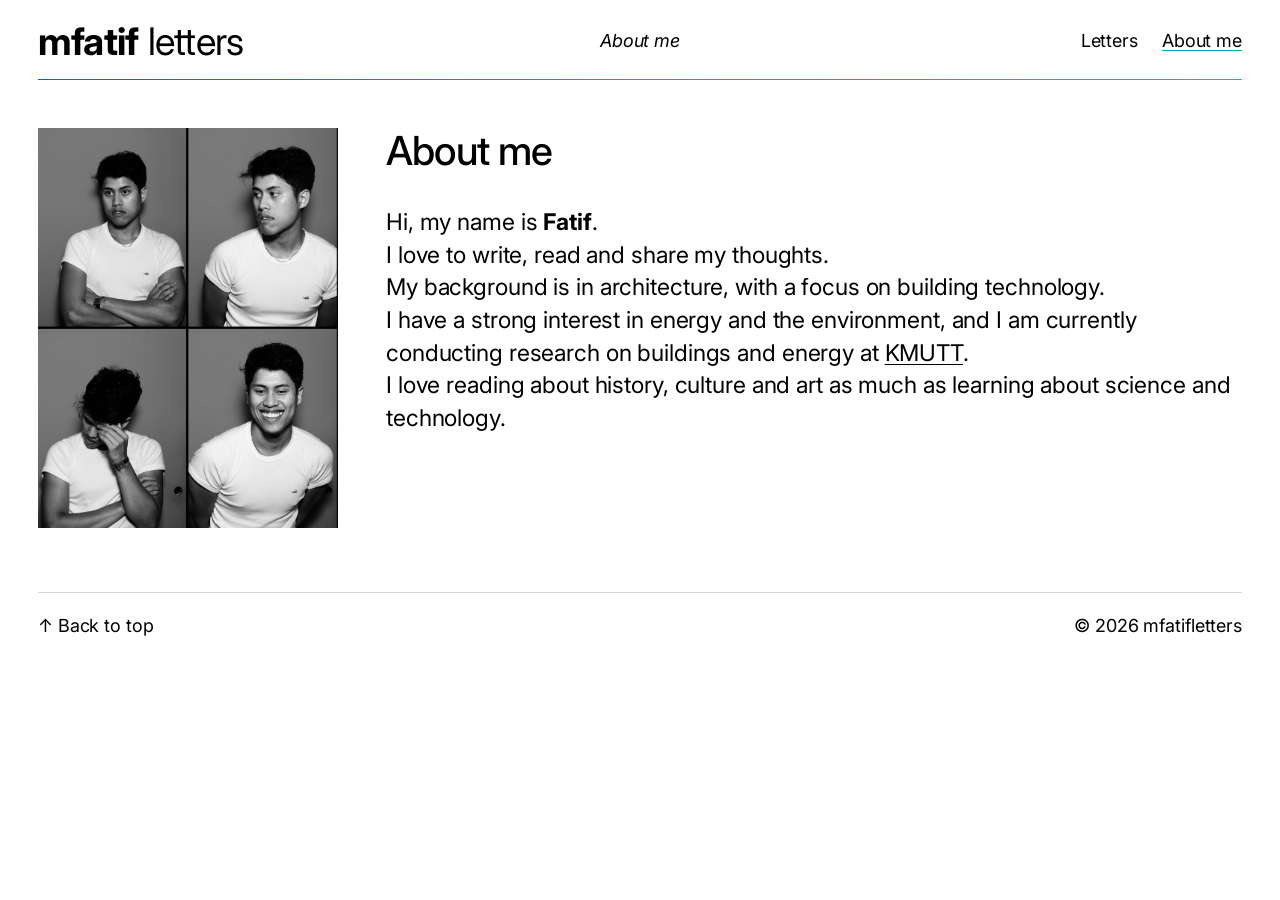
==== commit 4b3cb3bc: "About text as line-by-line run-down; Letters list shows 'Not available now' Co-Authored-By: Claude O" ====
--- a/about.html
+++ b/about.html
@@ -7,7 +7,7 @@
   <link rel="preconnect" href="https://fonts.googleapis.com">
   <link rel="preconnect" href="https://fonts.gstatic.com" crossorigin>
   <link href="https://fonts.googleapis.com/css2?family=Inter:ital,wght@0,400;0,500;0,700;1,400&display=swap" rel="stylesheet">
-  <link rel="stylesheet" href="assets/style.css?v=202610271727">
+  <link rel="stylesheet" href="assets/style.css?v=202610271734">
 </head>
 <body id="top">
   <header class="top">
@@ -25,9 +25,13 @@
     </aside>
     <div class="body">
       <h1>About me</h1>
-      <p>Hi, my name is <b>Fatif</b>. I love to write, read and express myself.</p>
-      <p>My background is in architecture, with a focus on building technology. I am currently conducting research on buildings, energy and the environment at <a href="https://www.kmutt.ac.th/en/">KMUTT</a>.</p>
-      <p>I love learning about new and exciting technology, and I also love reading about history and culture.</p>
+      <p>
+        Hi, my name is <b>Fatif</b>.<br>
+        I love to write, read and share my thoughts.<br>
+        My background is in architecture, with a focus on building technology.<br>
+        I have a strong interest in energy and the environment, and I am currently conducting research on buildings and energy at <a href="https://www.kmutt.ac.th/en/">KMUTT</a>.<br>
+        I love reading about history, culture and art as much as learning about science and technology.
+      </p>
     </div>
   </main>
 
--- a/assets/style.css
+++ b/assets/style.css
@@ -75,6 +75,7 @@
 .rundown h2 { font-size: 40px; font-weight: 400; color: var(--grey); letter-spacing: -0.02em; line-height: 1.15; margin: 0 0 28px; }
 .rundown ul { list-style: none; margin: 0; padding: 0; }
 .rundown li { margin: 0 0 4px; }
+.rundown .none { color: var(--grey); }
 
 /* About page portrait */
 .portrait { aspect-ratio: 3 / 4; background: var(--empty); position: relative; overflow: hidden; }
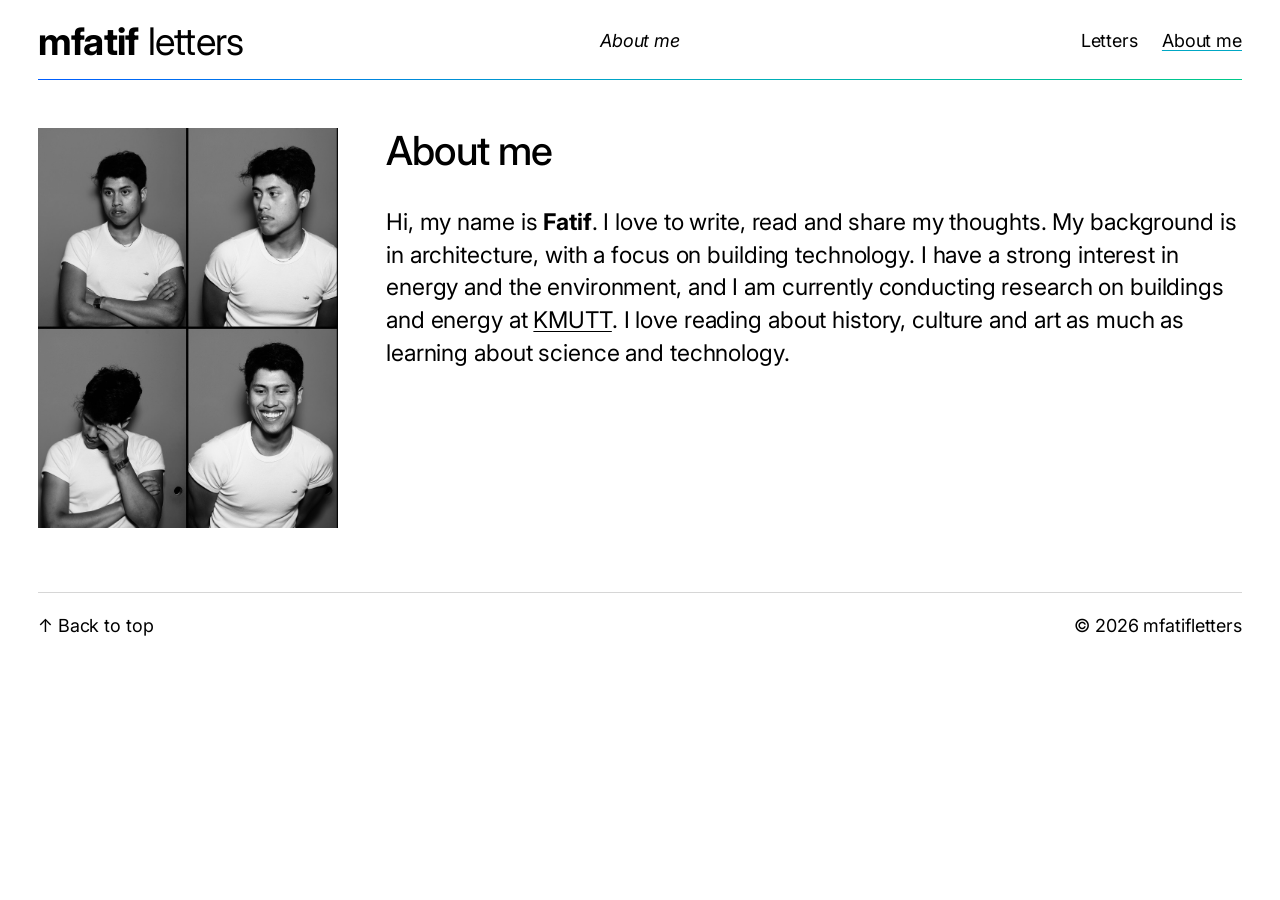
==== commit 17f418ce: "About: run sentences together as one paragraph Co-Authored-By: Claude Opus 5.5 <noreply@anthropic.co" ====
--- a/about.html
+++ b/about.html
@@ -26,10 +26,10 @@
     <div class="body">
       <h1>About me</h1>
       <p>
-        Hi, my name is <b>Fatif</b>.<br>
-        I love to write, read and share my thoughts.<br>
-        My background is in architecture, with a focus on building technology.<br>
-        I have a strong interest in energy and the environment, and I am currently conducting research on buildings and energy at <a href="https://www.kmutt.ac.th/en/">KMUTT</a>.<br>
+        Hi, my name is <b>Fatif</b>.
+        I love to write, read and share my thoughts.
+        My background is in architecture, with a focus on building technology.
+        I have a strong interest in energy and the environment, and I am currently conducting research on buildings and energy at <a href="https://www.kmutt.ac.th/en/">KMUTT</a>.
         I love reading about history, culture and art as much as learning about science and technology.
       </p>
     </div>
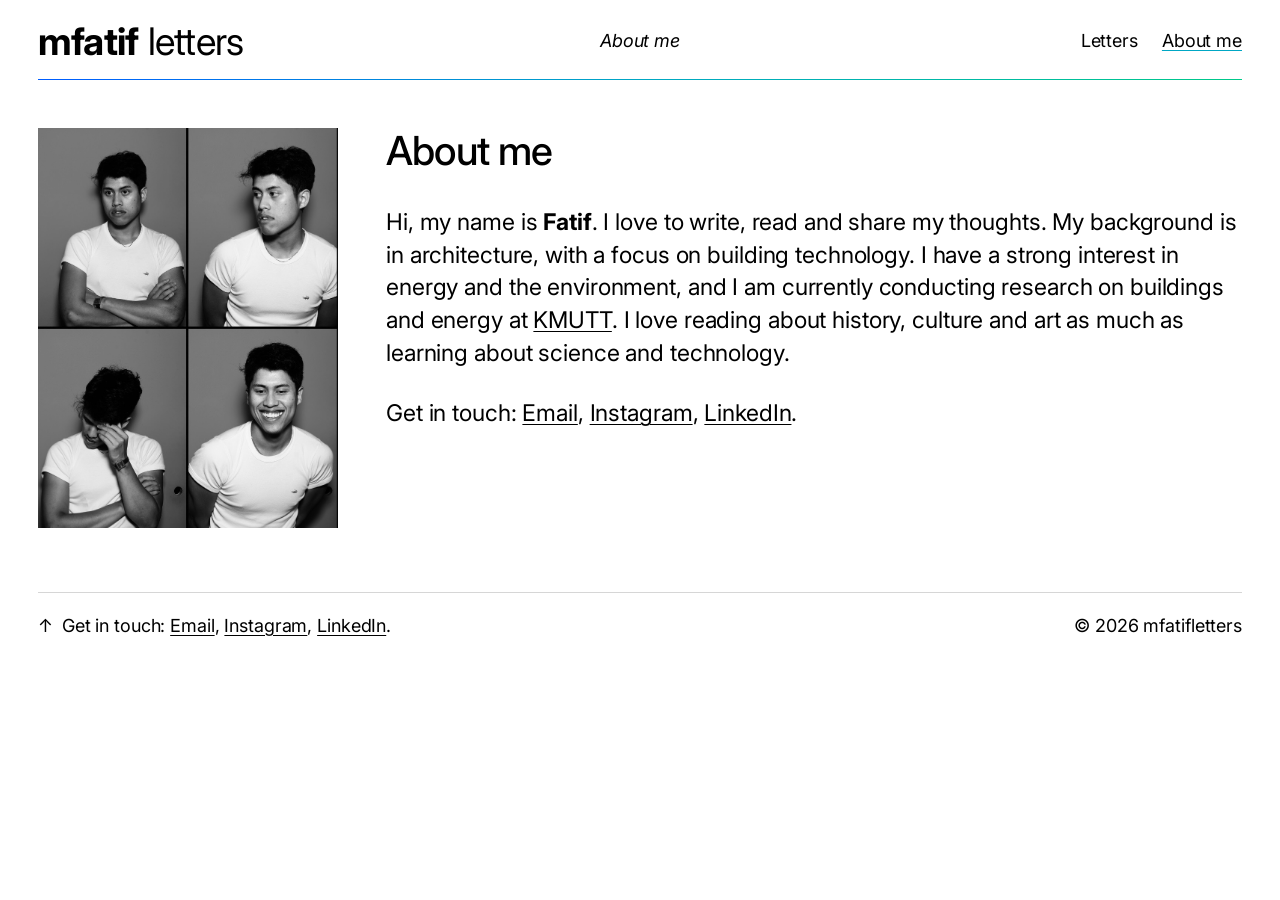
==== commit 57230f28: "Add email, Instagram and LinkedIn links to About and every footer Co-Authored-By: Claude Opus 5.5 <n" ====
--- a/about.html
+++ b/about.html
@@ -7,7 +7,7 @@
   <link rel="preconnect" href="https://fonts.googleapis.com">
   <link rel="preconnect" href="https://fonts.gstatic.com" crossorigin>
   <link href="https://fonts.googleapis.com/css2?family=Inter:ital,wght@0,400;0,500;0,700;1,400&display=swap" rel="stylesheet">
-  <link rel="stylesheet" href="assets/style.css?v=202610271734">
+  <link rel="stylesheet" href="assets/style.css?v=202610271740">
 </head>
 <body id="top">
   <header class="top">
@@ -32,11 +32,12 @@
         I have a strong interest in energy and the environment, and I am currently conducting research on buildings and energy at <a href="https://www.kmutt.ac.th/en/">KMUTT</a>.
         I love reading about history, culture and art as much as learning about science and technology.
       </p>
+      <p>Get in touch: <a href="mailto:fatif_yakat@hotmail.com">Email</a>, <a href="https://www.instagram.com/rastafatifh/" target="_blank" rel="noopener">Instagram</a>, <a href="https://www.linkedin.com/in/fatif-yakat-3398b2253/" target="_blank" rel="noopener">LinkedIn</a>.</p>
     </div>
   </main>
 
   <footer class="foot">
-    <a href="#top">&uarr; Back to top</a>
+    <span><a href="#top" aria-label="Back to top">&uarr;</a>&ensp;Get in touch: <a href="mailto:fatif_yakat@hotmail.com">Email</a>, <a href="https://www.instagram.com/rastafatifh/" target="_blank" rel="noopener">Instagram</a>, <a href="https://www.linkedin.com/in/fatif-yakat-3398b2253/" target="_blank" rel="noopener">LinkedIn</a>.</span>
     <span>&copy; 2026 mfatifletters</span>
   </footer>
 </body>
--- a/assets/style.css
+++ b/assets/style.css
@@ -90,7 +90,8 @@
   display: flex; justify-content: space-between; flex-wrap: wrap; gap: 12px;
   margin: 0 var(--gutter); padding: 20px 0 40px; border-top: 1px solid var(--line); font-size: 18px;
 }
-.foot a { text-decoration: none; }
+.foot a { text-decoration: underline; }
+.foot a[href="#top"] { text-decoration: none; }
 
 /* Full-screen tile visual (main page) */
 .hero {
